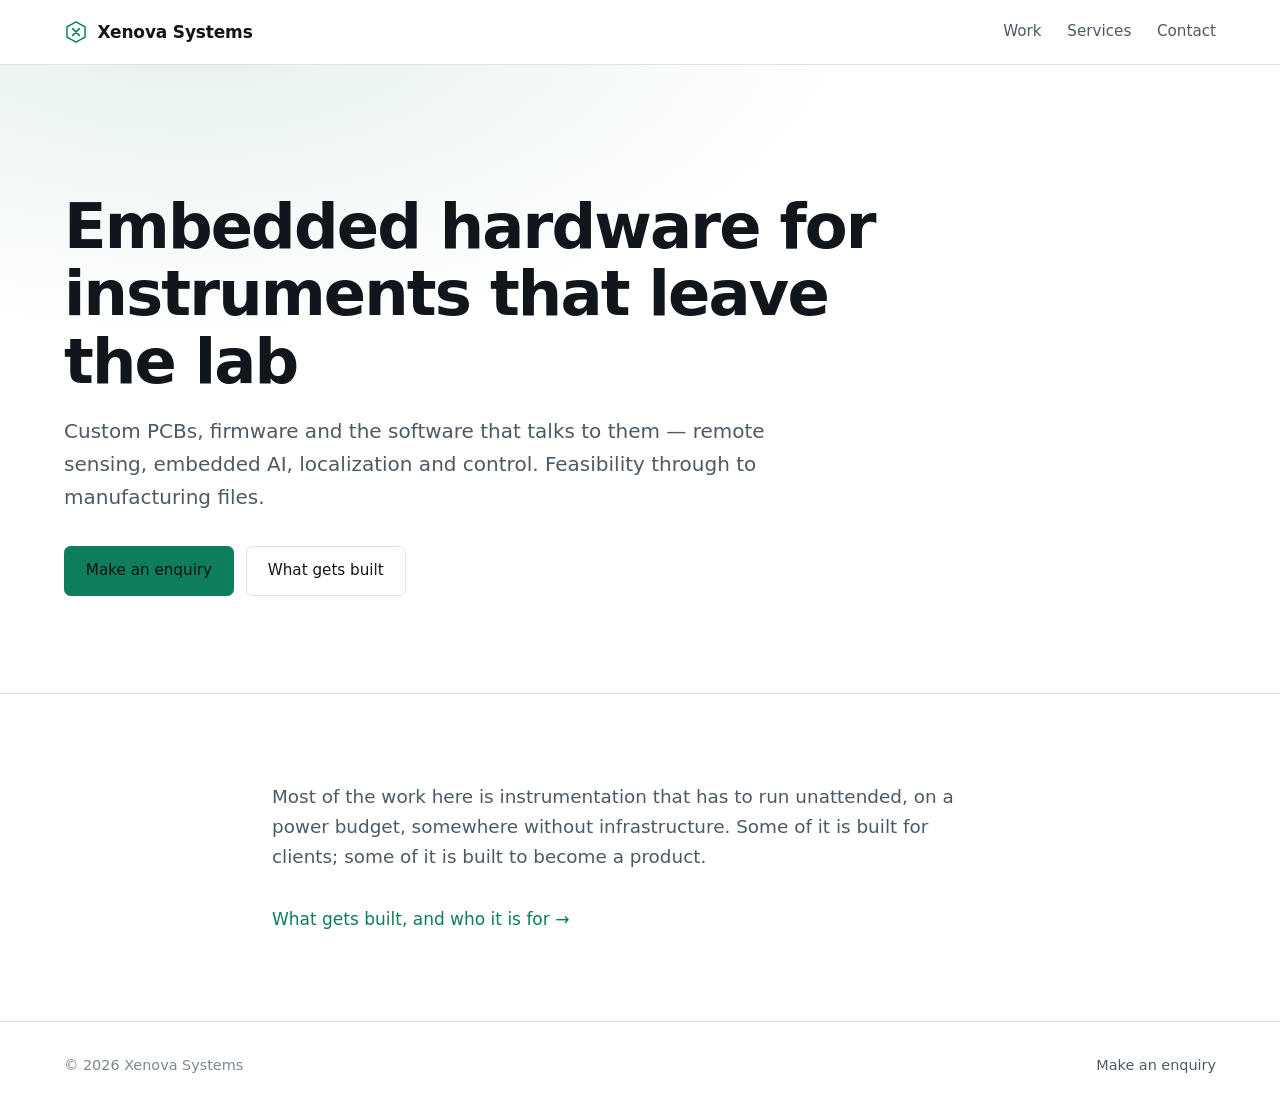
==== index.html @ 97112867 "web code" ====
<!doctype html>
<html lang="en">
<head>
<meta charset="utf-8">
<meta name="viewport" content="width=device-width, initial-scale=1">
<title>Xenova Systems</title>
<meta name="description" content="Custom PCBs, firmware and host software for embedded instrumentation — remote sensing, embedded AI, localization and control.">
<link rel="canonical" href="https://xeno-va.github.io/">
<meta property="og:type" content="website">
<meta property="og:title" content="Xenova Systems">
<meta property="og:description" content="Custom PCBs, firmware and host software for embedded instrumentation — remote sensing, embedded AI, localization and control.">
<meta property="og:url" content="https://xeno-va.github.io/">
<meta property="og:site_name" content="Xenova Systems">
<meta name="twitter:card" content="summary">
<link rel="icon" href="/assets/mark.svg" type="image/svg+xml">
<link rel="alternate" type="application/atom+xml" href="/feed.xml" title="Xenova Systems">
<link rel="stylesheet" href="/assets/style.css">
</head>
<body class="home">
<a class="skip" href="#main">Skip to content</a>
<header class="site-head">
  <div class="wrap head-inner">
    <a class="brand" href="/">
      <svg class="mark" viewBox="0 0 32 32" aria-hidden="true" fill="none" stroke="currentColor" stroke-width="2" stroke-linejoin="round"><path d="M16 2.5 28 9.25v13.5L16 29.5 4 22.75V9.25Z"/><path d="M11.5 11.5 20.5 20.5M20.5 11.5 11.5 20.5" stroke-linecap="round"/></svg>
      <span>Xenova Systems</span>
    </a>
    <input type="checkbox" id="navtoggle" hidden>
    <label class="burger" for="navtoggle" aria-label="Menu"><span></span></label>
    <nav>
        <a href="/work/">Work</a>
        <a href="/services/">Services</a>
        <a href="/contact/">Contact</a>
    </nav>
  </div>
</header>
<main id="main">
<section class="hero">
  <div class="wrap">
    <h1>Embedded hardware for instruments that leave the lab</h1>
    <p class="lede">Custom PCBs, firmware and the software that talks to them — remote sensing, embedded AI, localization and control. Feasibility through to manufacturing files.</p>
    <p class="actions">
      <a class="btn primary" href="/contact/">Make an enquiry</a>
      <a class="btn" href="/services/">What gets built</a>
    </p>
  </div>
</section>

<section class="band">
  <div class="wrap narrow">
    <p class="standfirst">Most of the work here is instrumentation that has to run unattended, on a power budget, somewhere without infrastructure. Some of it is built for clients; some of it is built to become a product.</p>
    <p class="more"><a href="/services/">What gets built, and who it is for &rarr;</a></p>
  </div>
</section>



</main>
<footer class="site-foot">
  <div class="wrap foot-inner">
    <p>&copy; 2026 Xenova Systems</p>
    <p><a href="/contact/">Make an enquiry</a></p>
  </div>
</footer>
</body>
</html>
---- assets/style.css ----
/* Xenova Systems — generated site styles */

:root {
  --bg: #0c0f12;
  --bg-alt: #11161a;
  --line: #1e262d;
  --line-soft: #171e24;
  --ink: #e7edf2;
  --ink-dim: #9aa8b4;
  --ink-faint: #66757f;
  --accent: #4fd6a9;
  --accent-dim: #1f6f57;
  --measure: 68ch;
  --pad: clamp(1.25rem, 4vw, 2.5rem);
  --font: ui-sans-serif, system-ui, -apple-system, "Segoe UI", Inter, Roboto,
    "Helvetica Neue", Arial, sans-serif;
  --mono: ui-monospace, SFMono-Regular, "SF Mono", Menlo, Consolas,
    "Liberation Mono", monospace;
}

@media (prefers-color-scheme: light) {
  :root {
    --bg: #ffffff;
    --bg-alt: #f4f6f8;
    --line: #dde3e9;
    --line-soft: #e9edf1;
    --ink: #10161b;
    --ink-dim: #4d5a65;
    --ink-faint: #7b8791;
    --accent: #0d7d5d;
    --accent-dim: #a5ddca;
  }
}

*, *::before, *::after { box-sizing: border-box; }

html { -webkit-text-size-adjust: 100%; scroll-behavior: smooth; }

body {
  margin: 0;
  background: var(--bg);
  color: var(--ink);
  font-family: var(--font);
  font-size: 1.0625rem;
  line-height: 1.65;
  -webkit-font-smoothing: antialiased;
}

img, svg { max-width: 100%; }

a { color: inherit; }

.skip {
  position: absolute;
  left: -9999px;
}
.skip:focus {
  left: 1rem; top: 1rem; z-index: 50;
  background: var(--accent); color: var(--bg);
  padding: .5rem .9rem; border-radius: .3rem;
}

.wrap {
  width: min(72rem, 100% - calc(var(--pad) * 2));
  margin-inline: auto;
}
.wrap.narrow { width: min(46rem, 100% - calc(var(--pad) * 2)); }

/* ---------- header ---------- */

.site-head {
  position: sticky; top: 0; z-index: 20;
  background: color-mix(in srgb, var(--bg) 88%, transparent);
  backdrop-filter: blur(10px);
  border-bottom: 1px solid var(--line);
}
.head-inner {
  display: flex; align-items: center; gap: 1.5rem;
  min-height: 4rem;
}
.brand {
  display: inline-flex; align-items: center; gap: .6rem;
  font-weight: 600; letter-spacing: -0.01em;
  text-decoration: none;
  margin-right: auto;
}
.brand .mark { width: 1.5rem; height: 1.5rem; color: var(--accent); flex: none; }

.site-head nav { display: flex; gap: 1.6rem; }
.site-head nav a {
  text-decoration: none;
  color: var(--ink-dim);
  font-size: .95rem;
  padding: .25rem 0;
  border-bottom: 1px solid transparent;
}
.site-head nav a:hover { color: var(--ink); }
.site-head nav a.current { color: var(--ink); border-bottom-color: var(--accent); }

.burger { display: none; }

@media (max-width: 40rem) {
  .burger {
    display: block; width: 1.75rem; height: 1.75rem;
    cursor: pointer; position: relative;
  }
  .burger span,
  .burger span::before,
  .burger span::after {
    content: ""; position: absolute; left: 0; right: 0;
    height: 2px; background: var(--ink); border-radius: 2px;
  }
  .burger span { top: 50%; }
  .burger span::before { top: -6px; }
  .burger span::after { top: 6px; }

  .site-head nav {
    display: none;
    position: absolute; top: 100%; left: 0; right: 0;
    flex-direction: column; gap: 0;
    background: var(--bg);
    border-bottom: 1px solid var(--line);
    padding: .5rem var(--pad) 1rem;
  }
  #navtoggle:checked ~ nav { display: flex; }
  .site-head nav a { padding: .7rem 0; border-bottom: 1px solid var(--line-soft); }
}

/* ---------- hero ---------- */

.hero {
  padding: clamp(4rem, 12vw, 8rem) 0 clamp(3rem, 8vw, 5rem);
  border-bottom: 1px solid var(--line);
  background:
    radial-gradient(60rem 30rem at 15% -10%,
      color-mix(in srgb, var(--accent) 12%, transparent), transparent 70%);
}
.hero h1 {
  margin: 0;
  font-size: clamp(2.1rem, 6vw, 3.9rem);
  line-height: 1.08;
  letter-spacing: -0.03em;
  font-weight: 650;
  max-width: 20ch;
}
.lede {
  color: var(--ink-dim);
  font-size: clamp(1.05rem, 2vw, 1.25rem);
  max-width: 58ch;
  margin: 1.25rem 0 0;
}

.actions { display: flex; flex-wrap: wrap; gap: .75rem; margin-top: 2rem; }
.btn {
  display: inline-block;
  padding: .7rem 1.3rem;
  border: 1px solid var(--line);
  border-radius: .4rem;
  text-decoration: none;
  font-size: .95rem;
  font-weight: 500;
  color: var(--ink);
  transition: border-color .15s, background .15s;
}
.btn:hover { border-color: var(--ink-faint); }
.btn.primary {
  background: var(--accent);
  border-color: var(--accent);
  color: #06120d;
}
.btn.primary:hover { filter: brightness(1.08); }

/* ---------- bands ---------- */

.band { padding: clamp(3rem, 8vw, 5.5rem) 0; }
.band.alt { background: var(--bg-alt); border-block: 1px solid var(--line); }

.eyebrow {
  font-size: .78rem;
  text-transform: uppercase;
  letter-spacing: .12em;
  color: var(--ink-faint);
  font-weight: 600;
  margin: 0 0 1.75rem;
  font-family: var(--mono);
}

.cards {
  display: grid;
  gap: 1px;
  background: var(--line);
  border: 1px solid var(--line);
  border-radius: .5rem;
  overflow: hidden;
  grid-template-columns: repeat(auto-fit, minmax(15rem, 1fr));
}
.card { background: var(--bg); padding: 1.6rem; }
.card h3 { margin: 0 0 .5rem; font-size: 1.02rem; letter-spacing: -0.01em; }
.card p { margin: 0; color: var(--ink-dim); font-size: .95rem; }

/* ---------- teasers ---------- */

.teasers {
  display: grid;
  gap: 1rem;
  grid-template-columns: repeat(auto-fit, minmax(18rem, 1fr));
}
.teaser {
  display: flex; flex-direction: column;
  padding: 1.5rem;
  border: 1px solid var(--line);
  border-radius: .5rem;
  background: var(--bg);
  text-decoration: none;
  transition: border-color .15s, transform .15s;
}
.teaser:hover { border-color: var(--accent-dim); transform: translateY(-2px); }
.teaser h3 { margin: .6rem 0 .5rem; font-size: 1.1rem; line-height: 1.3; letter-spacing: -0.015em; }
.teaser p { margin: 0 0 1.25rem; color: var(--ink-dim); font-size: .95rem; }
.teaser .go { margin-top: auto; color: var(--accent); font-size: .9rem; font-weight: 500; }

.teaser-meta, .doc-meta {
  display: flex; flex-wrap: wrap; align-items: center; gap: .6rem;
  font-family: var(--mono);
  font-size: .74rem;
  text-transform: uppercase;
  letter-spacing: .08em;
  color: var(--ink-faint);
}
.kind, .status {
  border: 1px solid var(--line);
  border-radius: 2rem;
  padding: .18rem .6rem;
  color: var(--ink-dim);
}
.kind { border-color: var(--accent-dim); color: var(--accent); }

.more { margin: 2rem 0 0; }
.more a { color: var(--accent); text-decoration: none; font-weight: 500; }
.more a:hover { text-decoration: underline; }

/* ---------- split ---------- */

.split {
  display: grid;
  gap: clamp(2rem, 6vw, 4rem);
  grid-template-columns: repeat(auto-fit, minmax(18rem, 1fr));
}
.ticks { list-style: none; margin: 0; padding: 0; }
.ticks li {
  padding: .55rem 0 .55rem 1.5rem;
  border-bottom: 1px solid var(--line-soft);
  color: var(--ink-dim);
  position: relative;
}
.ticks li::before {
  content: "—"; position: absolute; left: 0; color: var(--accent);
}
blockquote {
  margin: 0 0 1rem;
  padding-left: 1.1rem;
  border-left: 2px solid var(--accent);
  font-size: 1.15rem;
  letter-spacing: -0.01em;
}
.split p { color: var(--ink-dim); }

/* ---------- documents ---------- */

.page-head { padding: clamp(3rem, 9vw, 5rem) 0 2rem; border-bottom: 1px solid var(--line); }
.page-head h1 { margin: 0; font-size: clamp(1.9rem, 5vw, 2.9rem); letter-spacing: -0.03em; }

.doc { padding: clamp(2.5rem, 8vw, 4.5rem) 0 5rem; }
.doc h1 {
  margin: .8rem 0 2rem;
  font-size: clamp(1.75rem, 4.5vw, 2.6rem);
  line-height: 1.15;
  letter-spacing: -0.025em;
}

.prose { font-size: 1.06rem; }
.prose > * + * { margin-top: 1.15em; }
.prose h2 {
  margin-top: 2.6em; margin-bottom: .6em;
  font-size: 1.4rem; letter-spacing: -0.02em;
  padding-bottom: .4rem; border-bottom: 1px solid var(--line);
}
.prose h3 { margin-top: 2em; margin-bottom: .4em; font-size: 1.12rem; }
.prose p, .prose li { color: var(--ink-dim); }
.prose strong { color: var(--ink); font-weight: 600; }
.prose a { color: var(--accent); text-underline-offset: .2em; }
.prose ul, .prose ol { padding-left: 1.3rem; }
.prose li + li { margin-top: .4em; }
.prose code {
  font-family: var(--mono); font-size: .88em;
  background: var(--bg-alt); border: 1px solid var(--line);
  padding: .1em .35em; border-radius: .25rem;
}
.prose pre {
  background: var(--bg-alt); border: 1px solid var(--line);
  border-radius: .45rem; padding: 1rem; overflow-x: auto;
}
.prose pre code { background: none; border: 0; padding: 0; }
.prose table { width: 100%; border-collapse: collapse; font-size: .95rem; display: block; overflow-x: auto; }
.prose th, .prose td { text-align: left; padding: .55rem .8rem; border-bottom: 1px solid var(--line); }
.prose th { color: var(--ink); font-family: var(--mono); font-size: .8rem; text-transform: uppercase; letter-spacing: .06em; }
.prose blockquote { font-size: 1.05rem; color: var(--ink-dim); }
.prose hr { border: 0; border-top: 1px solid var(--line); margin: 2.5em 0; }

.back { margin-top: 3.5rem; padding-top: 1.5rem; border-top: 1px solid var(--line); }
.back a { color: var(--accent); text-decoration: none; }

/* ---------- footer ---------- */

.site-foot {
  border-top: 1px solid var(--line);
  padding: 2rem 0;
  color: var(--ink-faint);
  font-size: .9rem;
}
.foot-inner { display: flex; flex-wrap: wrap; gap: 1rem 2rem; justify-content: space-between; }
.foot-inner p { margin: 0; }
.foot-inner a { color: var(--ink-dim); text-decoration: none; }
.foot-inner a:hover { color: var(--accent); }

/* ---------- empty state ---------- */

.empty {
  border: 1px dashed var(--line);
  border-radius: .5rem;
  padding: clamp(1.75rem, 5vw, 2.75rem);
  color: var(--ink-dim);
}
.empty p { margin: 0 0 .9rem; max-width: 52ch; }
.empty p:first-child { color: var(--ink); font-size: 1.1rem; }
.empty p:last-child { margin: 0; }
.empty a { color: var(--accent); text-decoration: none; font-weight: 500; }
.empty a:hover { text-decoration: underline; }

/* ---------- enquiry form ---------- */

.enquiry {
  margin-top: 2.5rem;
  padding-top: 2.5rem;
  border-top: 1px solid var(--line);
  display: grid;
  gap: 1.1rem;
}
.enquiry .row {
  display: grid;
  gap: 1.1rem;
  grid-template-columns: repeat(auto-fit, minmax(13rem, 1fr));
}
.enquiry label { display: grid; gap: .4rem; }
.enquiry label > span {
  font-family: var(--mono);
  font-size: .74rem;
  text-transform: uppercase;
  letter-spacing: .09em;
  color: var(--ink-faint);
}
.enquiry label > span em { font-style: normal; opacity: .65; }
.enquiry input[type="text"],
.enquiry input[type="email"],
.enquiry select,
.enquiry textarea {
  font: inherit;
  color: var(--ink);
  background: var(--bg-alt);
  border: 1px solid var(--line);
  border-radius: .4rem;
  padding: .7rem .85rem;
  width: 100%;
}
.enquiry textarea { resize: vertical; line-height: 1.55; }
.enquiry input:focus, .enquiry select:focus, .enquiry textarea:focus {
  outline: none;
  border-color: var(--accent);
  box-shadow: 0 0 0 3px color-mix(in srgb, var(--accent) 20%, transparent);
}
.enquiry ::placeholder { color: var(--ink-faint); opacity: 1; }
.enquiry button { justify-self: start; cursor: pointer; font: inherit; margin-top: .4rem; }
.enquiry .formnote { margin: 0; font-size: .85rem; color: var(--ink-faint); }
.enquiry .hp { position: absolute; left: -9999px; }

.dim { color: var(--ink-dim); }
.repo { margin-top: 2.5rem; }
.repo a { color: var(--accent); text-decoration: none; font-weight: 500; }

.standfirst { font-size: 1.15rem; color: var(--ink-dim); margin: 0; max-width: 60ch; }
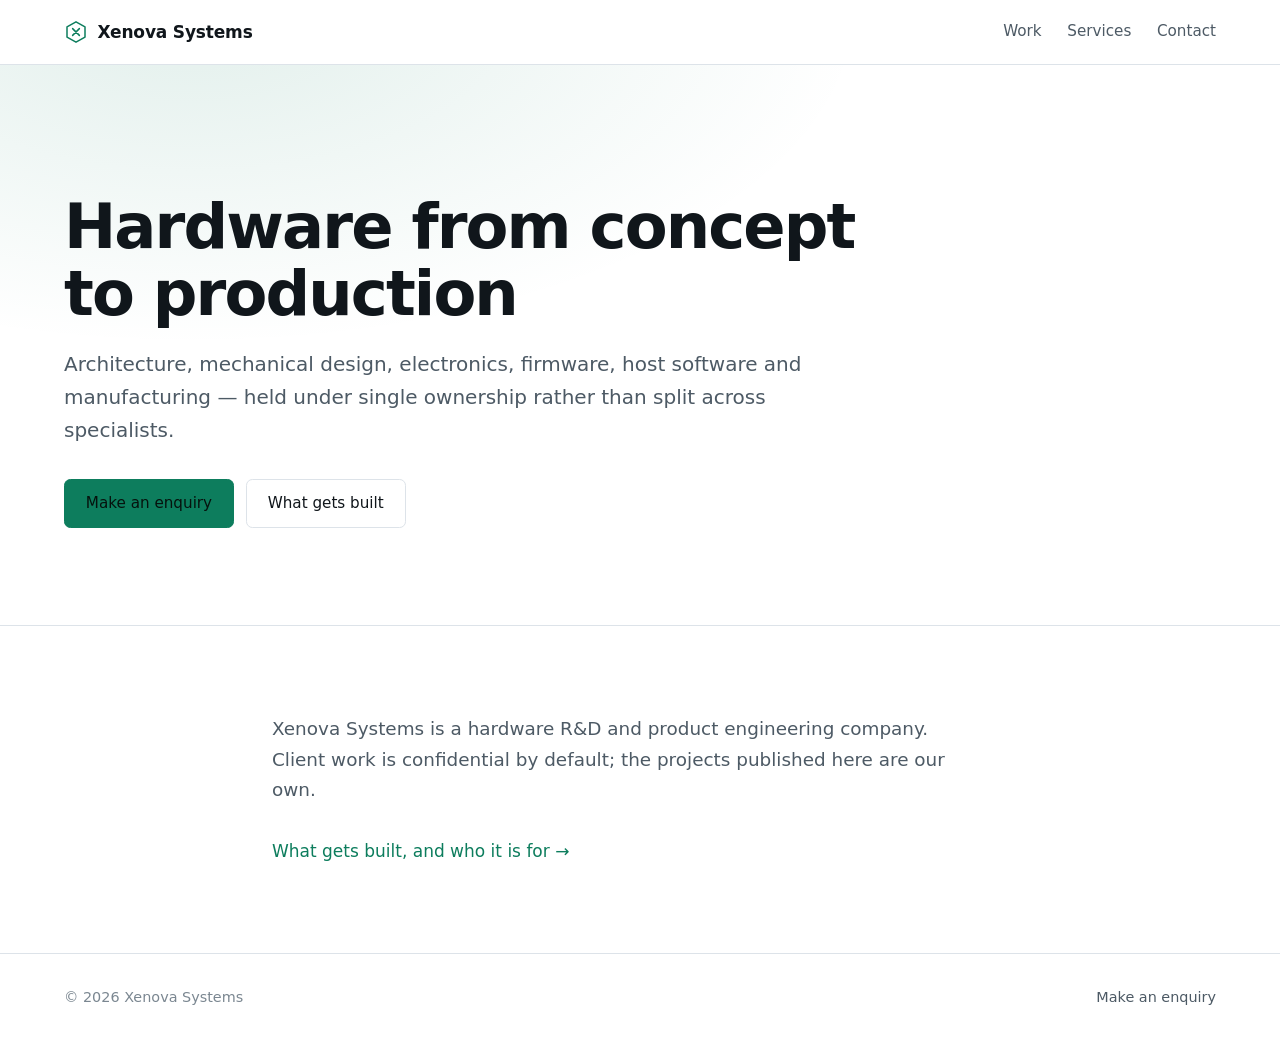
==== commit c819e39f: "web code" ====
--- a/index.html
+++ b/index.html
@@ -4,11 +4,11 @@
 <meta charset="utf-8">
 <meta name="viewport" content="width=device-width, initial-scale=1">
 <title>Xenova Systems</title>
-<meta name="description" content="Custom PCBs, firmware and host software for embedded instrumentation — remote sensing, embedded AI, localization and control.">
+<meta name="description" content="Hardware R&amp;D and product engineering. Mechanical, electronics, firmware, software and manufacturing, from concept through to production.">
 <link rel="canonical" href="https://xeno-va.github.io/">
 <meta property="og:type" content="website">
 <meta property="og:title" content="Xenova Systems">
-<meta property="og:description" content="Custom PCBs, firmware and host software for embedded instrumentation — remote sensing, embedded AI, localization and control.">
+<meta property="og:description" content="Hardware R&amp;D and product engineering. Mechanical, electronics, firmware, software and manufacturing, from concept through to production.">
 <meta property="og:url" content="https://xeno-va.github.io/">
 <meta property="og:site_name" content="Xenova Systems">
 <meta name="twitter:card" content="summary">
@@ -36,8 +36,8 @@
 <main id="main">
 <section class="hero">
   <div class="wrap">
-    <h1>Embedded hardware for instruments that leave the lab</h1>
-    <p class="lede">Custom PCBs, firmware and the software that talks to them — remote sensing, embedded AI, localization and control. Feasibility through to manufacturing files.</p>
+    <h1>Hardware from concept to production</h1>
+    <p class="lede">Architecture, mechanical design, electronics, firmware, host software and manufacturing — held under single ownership rather than split across specialists.</p>
     <p class="actions">
       <a class="btn primary" href="/contact/">Make an enquiry</a>
       <a class="btn" href="/services/">What gets built</a>
@@ -47,7 +47,7 @@
 
 <section class="band">
   <div class="wrap narrow">
-    <p class="standfirst">Most of the work here is instrumentation that has to run unattended, on a power budget, somewhere without infrastructure. Some of it is built for clients; some of it is built to become a product.</p>
+    <p class="standfirst">Xenova Systems is a hardware R&amp;D and product engineering company. Client work is confidential by default; the projects published here are our own.</p>
     <p class="more"><a href="/services/">What gets built, and who it is for &rarr;</a></p>
   </div>
 </section>
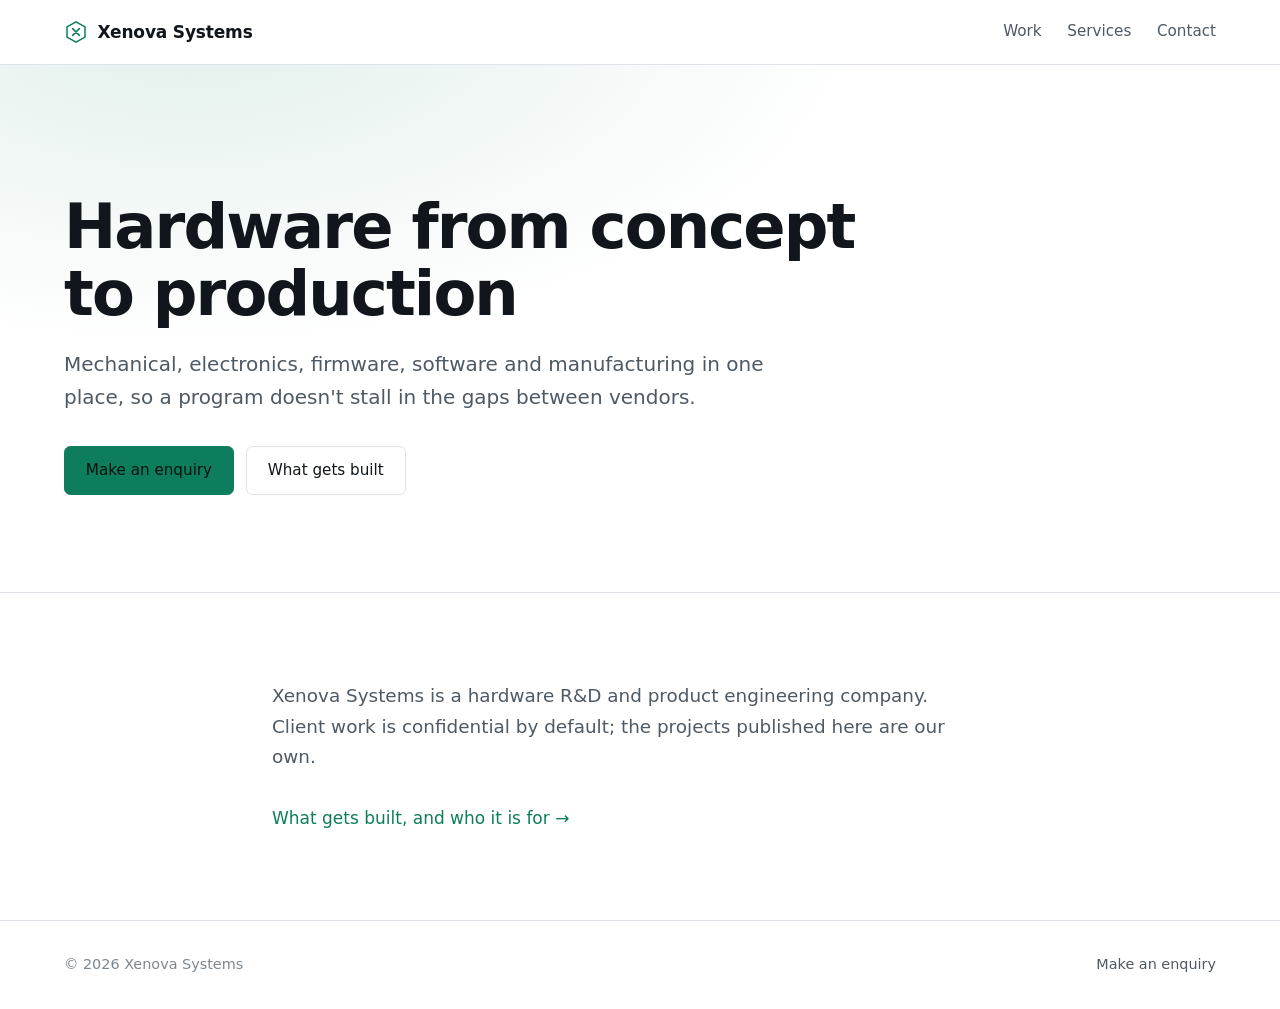
==== commit 05fea600: "web code" ====
--- a/index.html
+++ b/index.html
@@ -5,11 +5,11 @@
 <meta name="viewport" content="width=device-width, initial-scale=1">
 <title>Xenova Systems</title>
 <meta name="description" content="Hardware R&amp;D and product engineering. Mechanical, electronics, firmware, software and manufacturing, from concept through to production.">
-<link rel="canonical" href="https://xeno-va.github.io/">
+<link rel="canonical" href="https://xenovasys.com/">
 <meta property="og:type" content="website">
 <meta property="og:title" content="Xenova Systems">
 <meta property="og:description" content="Hardware R&amp;D and product engineering. Mechanical, electronics, firmware, software and manufacturing, from concept through to production.">
-<meta property="og:url" content="https://xeno-va.github.io/">
+<meta property="og:url" content="https://xenovasys.com/">
 <meta property="og:site_name" content="Xenova Systems">
 <meta name="twitter:card" content="summary">
 <link rel="icon" href="/assets/mark.svg" type="image/svg+xml">
@@ -37,7 +37,7 @@
 <section class="hero">
   <div class="wrap">
     <h1>Hardware from concept to production</h1>
-    <p class="lede">Architecture, mechanical design, electronics, firmware, host software and manufacturing — held under single ownership rather than split across specialists.</p>
+    <p class="lede">Mechanical, electronics, firmware, software and manufacturing in one place, so a program doesn&#x27;t stall in the gaps between vendors.</p>
     <p class="actions">
       <a class="btn primary" href="/contact/">Make an enquiry</a>
       <a class="btn" href="/services/">What gets built</a>
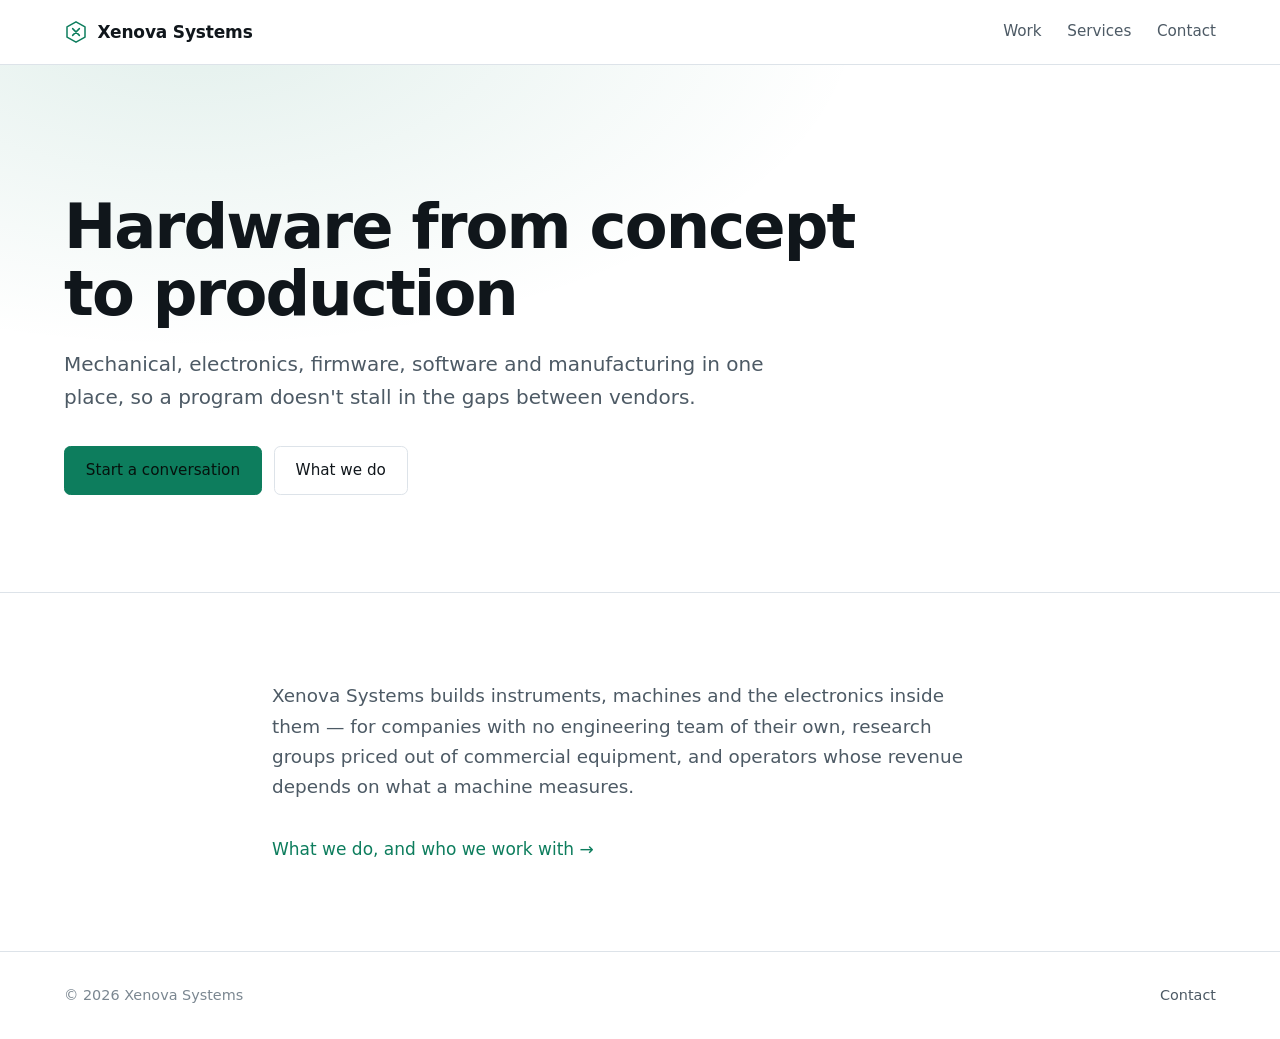
==== commit e37be5f3: "web code" ====
--- a/index.html
+++ b/index.html
@@ -4,11 +4,11 @@
 <meta charset="utf-8">
 <meta name="viewport" content="width=device-width, initial-scale=1">
 <title>Xenova Systems</title>
-<meta name="description" content="Hardware R&amp;D and product engineering. Mechanical, electronics, firmware, software and manufacturing, from concept through to production.">
+<meta name="description" content="Hardware from concept to production. Mechanical, electronics, firmware, software and manufacturing in one place.">
 <link rel="canonical" href="https://xenovasys.com/">
 <meta property="og:type" content="website">
 <meta property="og:title" content="Xenova Systems">
-<meta property="og:description" content="Hardware R&amp;D and product engineering. Mechanical, electronics, firmware, software and manufacturing, from concept through to production.">
+<meta property="og:description" content="Hardware from concept to production. Mechanical, electronics, firmware, software and manufacturing in one place.">
 <meta property="og:url" content="https://xenovasys.com/">
 <meta property="og:site_name" content="Xenova Systems">
 <meta name="twitter:card" content="summary">
@@ -39,16 +39,16 @@
     <h1>Hardware from concept to production</h1>
     <p class="lede">Mechanical, electronics, firmware, software and manufacturing in one place, so a program doesn&#x27;t stall in the gaps between vendors.</p>
     <p class="actions">
-      <a class="btn primary" href="/contact/">Make an enquiry</a>
-      <a class="btn" href="/services/">What gets built</a>
+      <a class="btn primary" href="/contact/">Start a conversation</a>
+      <a class="btn" href="/services/">What we do</a>
     </p>
   </div>
 </section>
 
 <section class="band">
   <div class="wrap narrow">
-    <p class="standfirst">Xenova Systems is a hardware R&amp;D and product engineering company. Client work is confidential by default; the projects published here are our own.</p>
-    <p class="more"><a href="/services/">What gets built, and who it is for &rarr;</a></p>
+    <p class="standfirst">Xenova Systems builds instruments, machines and the electronics inside them — for companies with no engineering team of their own, research groups priced out of commercial equipment, and operators whose revenue depends on what a machine measures.</p>
+    <p class="more"><a href="/services/">What we do, and who we work with &rarr;</a></p>
   </div>
 </section>
 
@@ -58,7 +58,7 @@
 <footer class="site-foot">
   <div class="wrap foot-inner">
     <p>&copy; 2026 Xenova Systems</p>
-    <p><a href="/contact/">Make an enquiry</a></p>
+    <p><a href="/contact/">Contact</a></p>
   </div>
 </footer>
 </body>
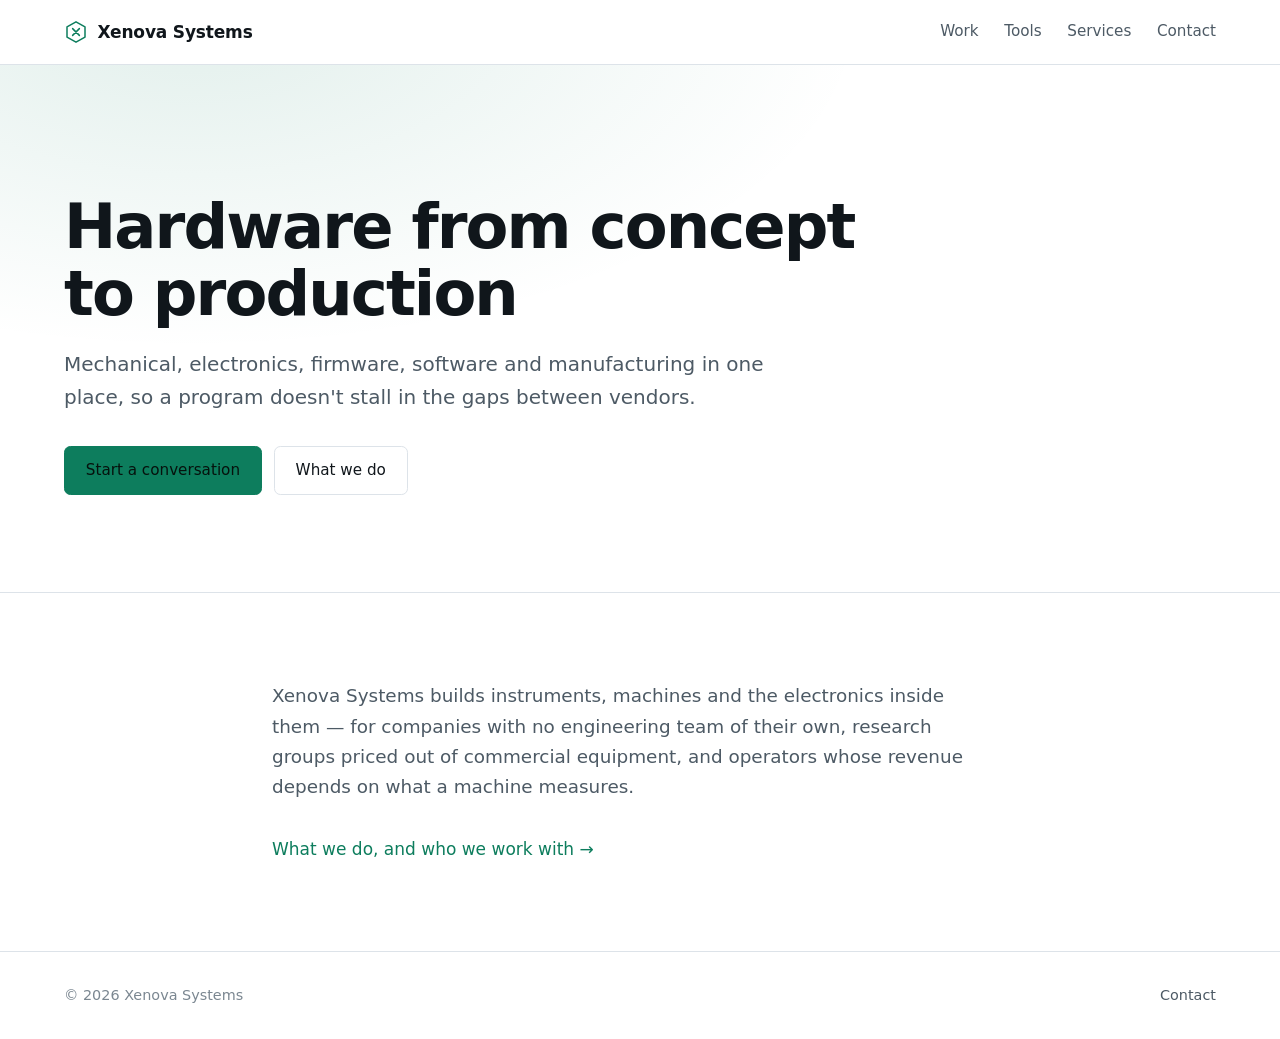
==== commit 0cce46ed: "web code" ====
--- a/index.html
+++ b/index.html
@@ -28,6 +28,7 @@
     <label class="burger" for="navtoggle" aria-label="Menu"><span></span></label>
     <nav>
         <a href="/work/">Work</a>
+        <a href="/tools/">Tools</a>
         <a href="/services/">Services</a>
         <a href="/contact/">Contact</a>
     </nav>
--- a/assets/style.css
+++ b/assets/style.css
@@ -388,3 +388,24 @@
 .repo a { color: var(--accent); text-decoration: none; font-weight: 500; }
 
 .standfirst { font-size: 1.15rem; color: var(--ink-dim); margin: 0; max-width: 60ch; }
+
+/* ---------- tools ---------- */
+.teaser.tool { transform: none; }
+.teaser.tool:hover { transform: translateY(-2px); }
+.teaser.tool h3 a { color: inherit; text-decoration: none; }
+.teaser.tool h3 a:hover { color: var(--accent); }
+.tool-links {
+  margin-top: auto;
+  display: flex;
+  align-items: baseline;
+  gap: 1.1rem;
+  flex-wrap: wrap;
+}
+.tool-links .go { margin-top: 0; text-decoration: none; }
+.tool-links .go:hover { text-decoration: underline; }
+.tool-links .src {
+  color: var(--ink-dim);
+  font-size: .9rem;
+  text-decoration: none;
+}
+.tool-links .src:hover { color: var(--accent); text-decoration: underline; }
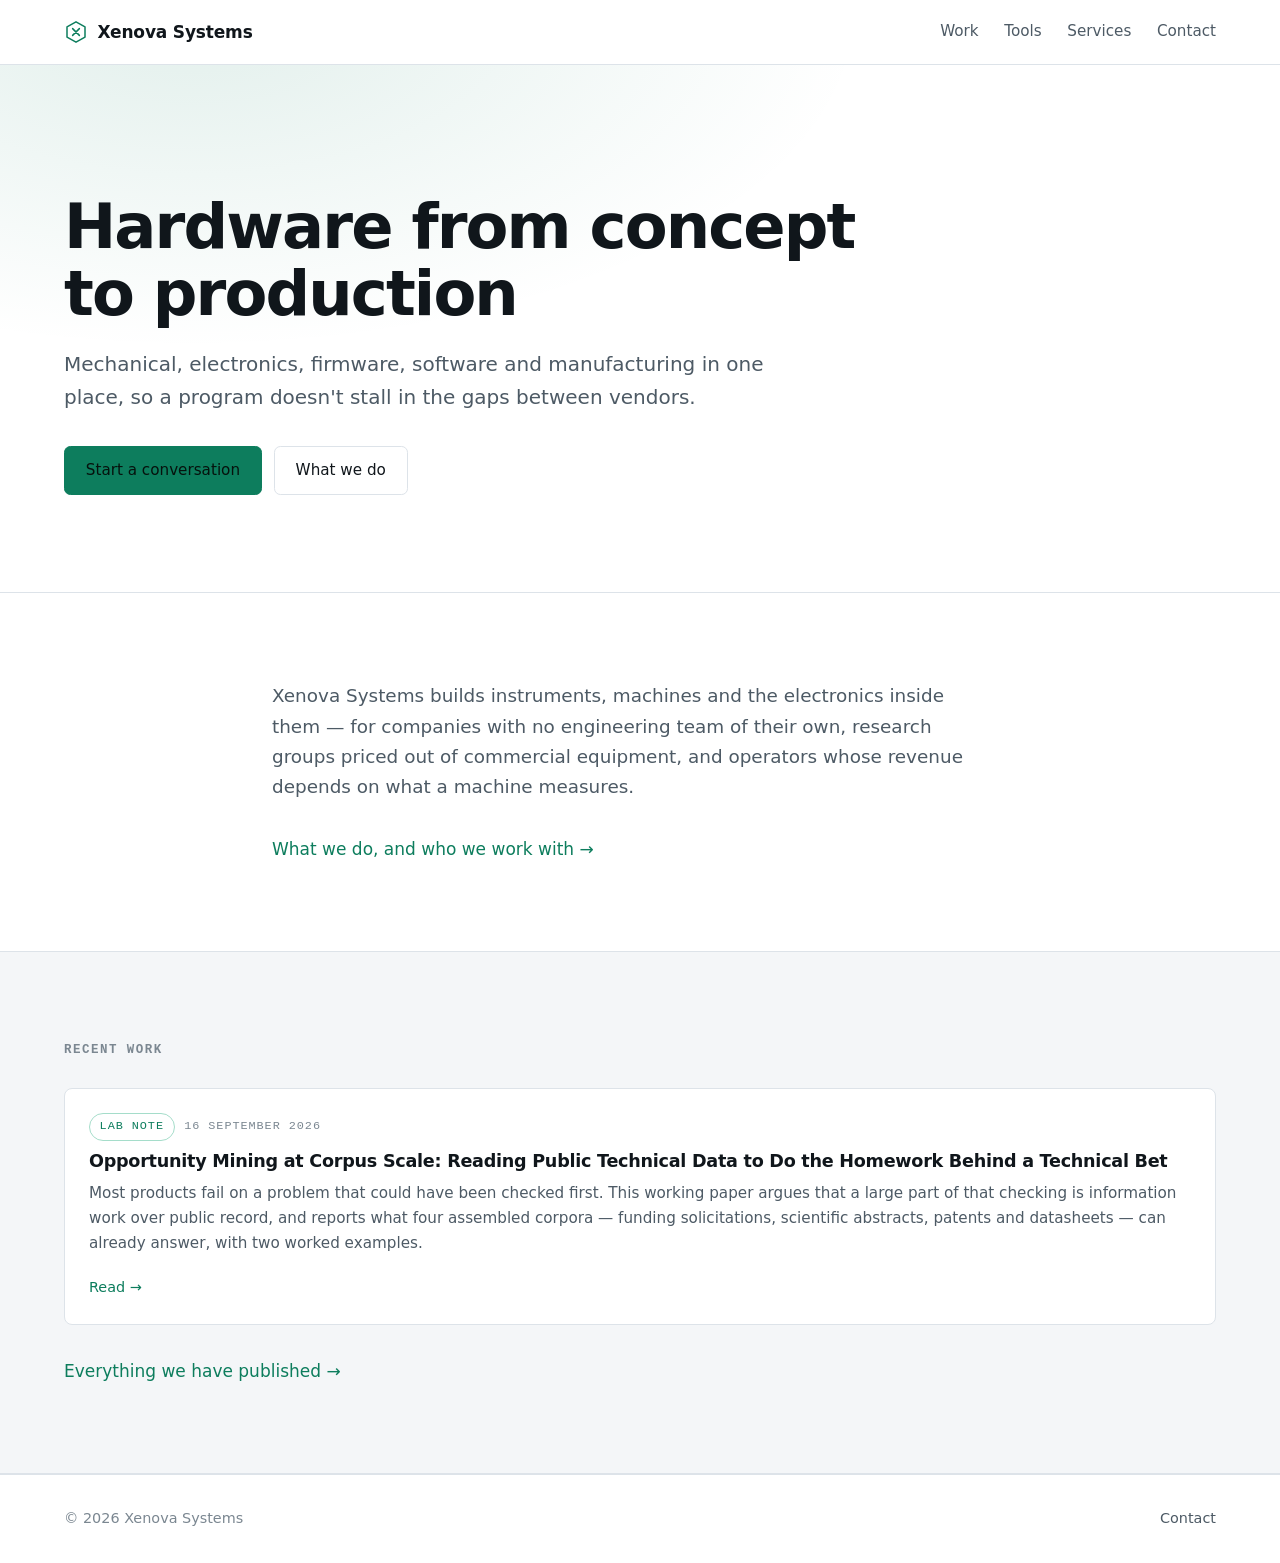
==== commit 095d875d: "Publish the opportunity-mining working paper as a lab note" ====
--- a/index.html
+++ b/index.html
@@ -53,7 +53,20 @@
   </div>
 </section>
 
-
+<section class="band alt">
+  <div class="wrap">
+    <h2 class="eyebrow">Recent work</h2>
+    <div class="teasers">
+      <a class="teaser" href="/lab-notes/opportunity-mining/">
+        <div class="teaser-meta"><span class="kind">Lab note</span><time datetime="2026-09-16">16 September 2026</time></div>
+        <h3>Opportunity Mining at Corpus Scale: Reading Public Technical Data to Do the Homework Behind a Technical Bet</h3>
+        <p>Most products fail on a problem that could have been checked first. This working paper argues that a large part of that checking is information work over public record, and reports what four assembled corpora — funding solicitations, scientific abstracts, patents and datasheets — can already answer, with two worked examples.</p>
+        <span class="go">Read &rarr;</span>
+      </a>
+    </div>
+    <p class="more"><a href="/work/">Everything we have published &rarr;</a></p>
+  </div>
+</section>
 
 </main>
 <footer class="site-foot">
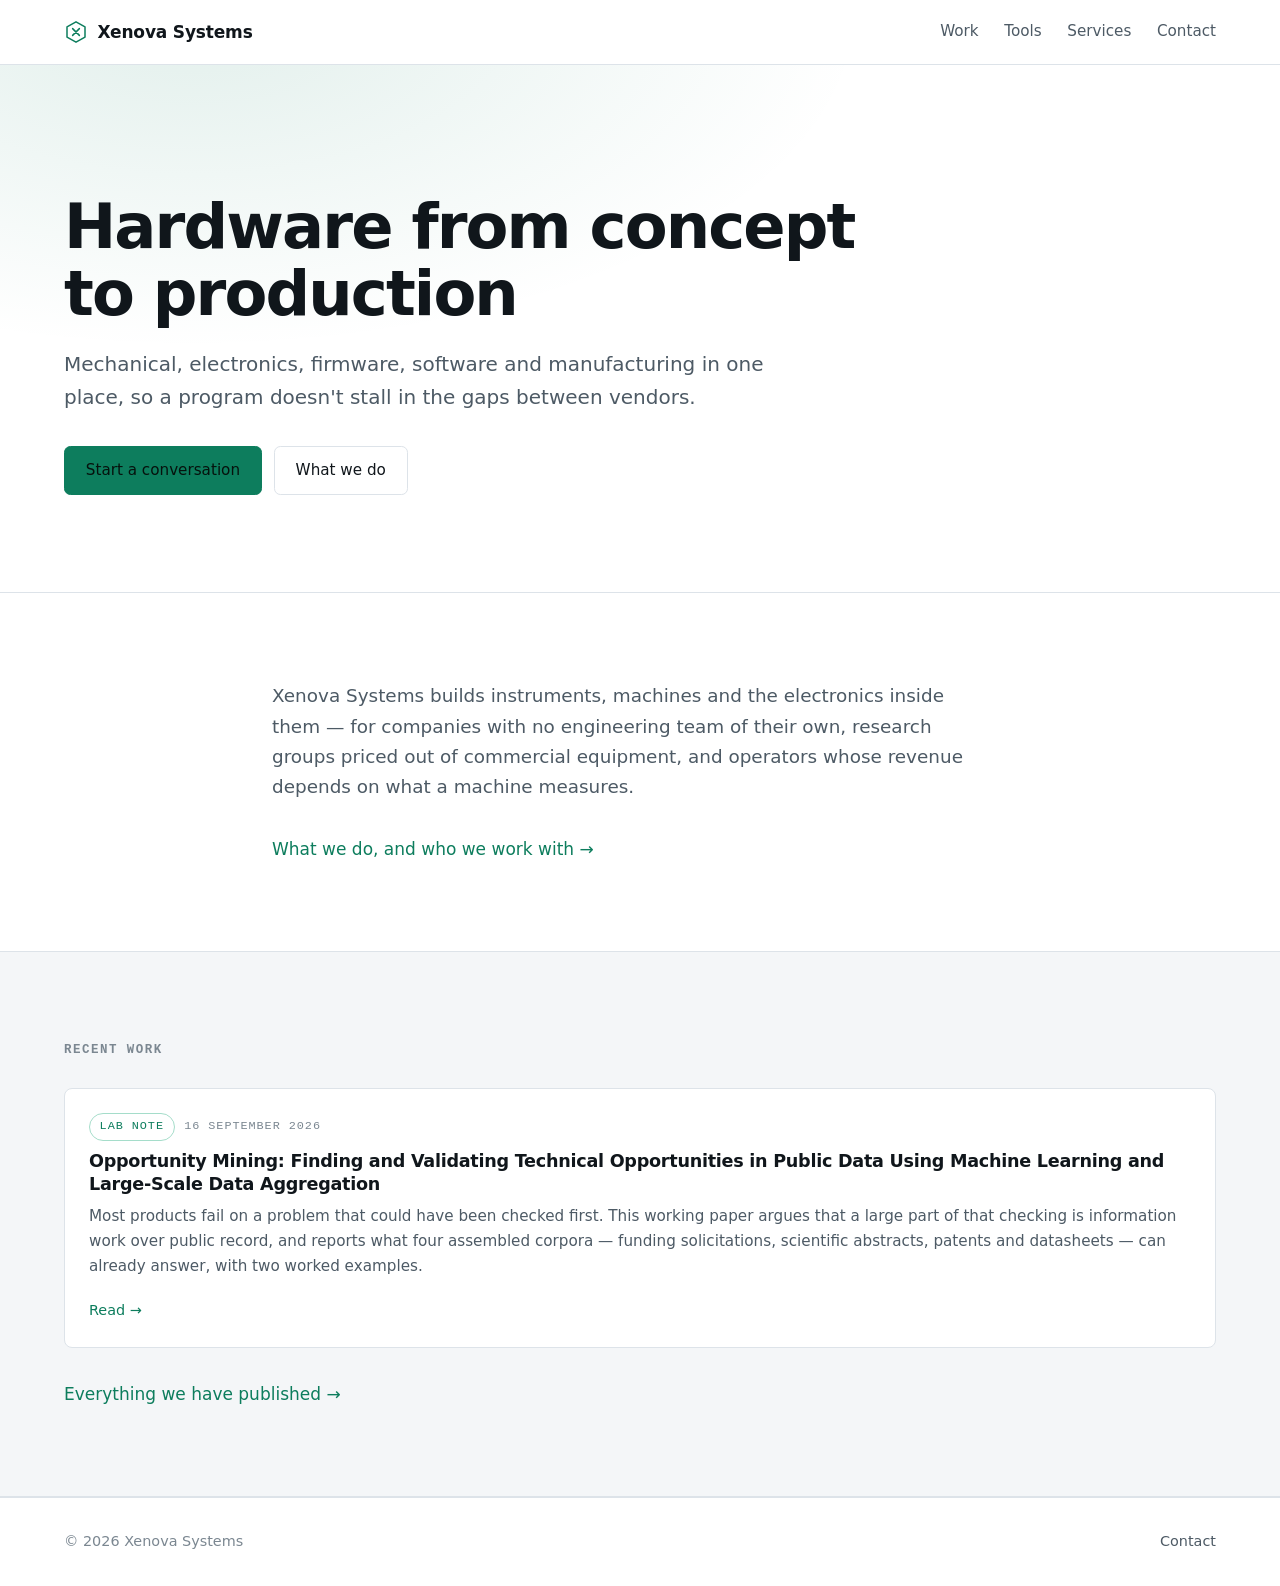
==== commit 9cf6f1f4: "New title, and nine edits through the paper" ====
--- a/index.html
+++ b/index.html
@@ -59,7 +59,7 @@
     <div class="teasers">
       <a class="teaser" href="/lab-notes/opportunity-mining/">
         <div class="teaser-meta"><span class="kind">Lab note</span><time datetime="2026-09-16">16 September 2026</time></div>
-        <h3>Opportunity Mining at Corpus Scale: Reading Public Technical Data to Do the Homework Behind a Technical Bet</h3>
+        <h3>Opportunity Mining: Finding and Validating Technical Opportunities in Public Data Using Machine Learning and Large-Scale Data Aggregation</h3>
         <p>Most products fail on a problem that could have been checked first. This working paper argues that a large part of that checking is information work over public record, and reports what four assembled corpora — funding solicitations, scientific abstracts, patents and datasheets — can already answer, with two worked examples.</p>
         <span class="go">Read &rarr;</span>
       </a>
